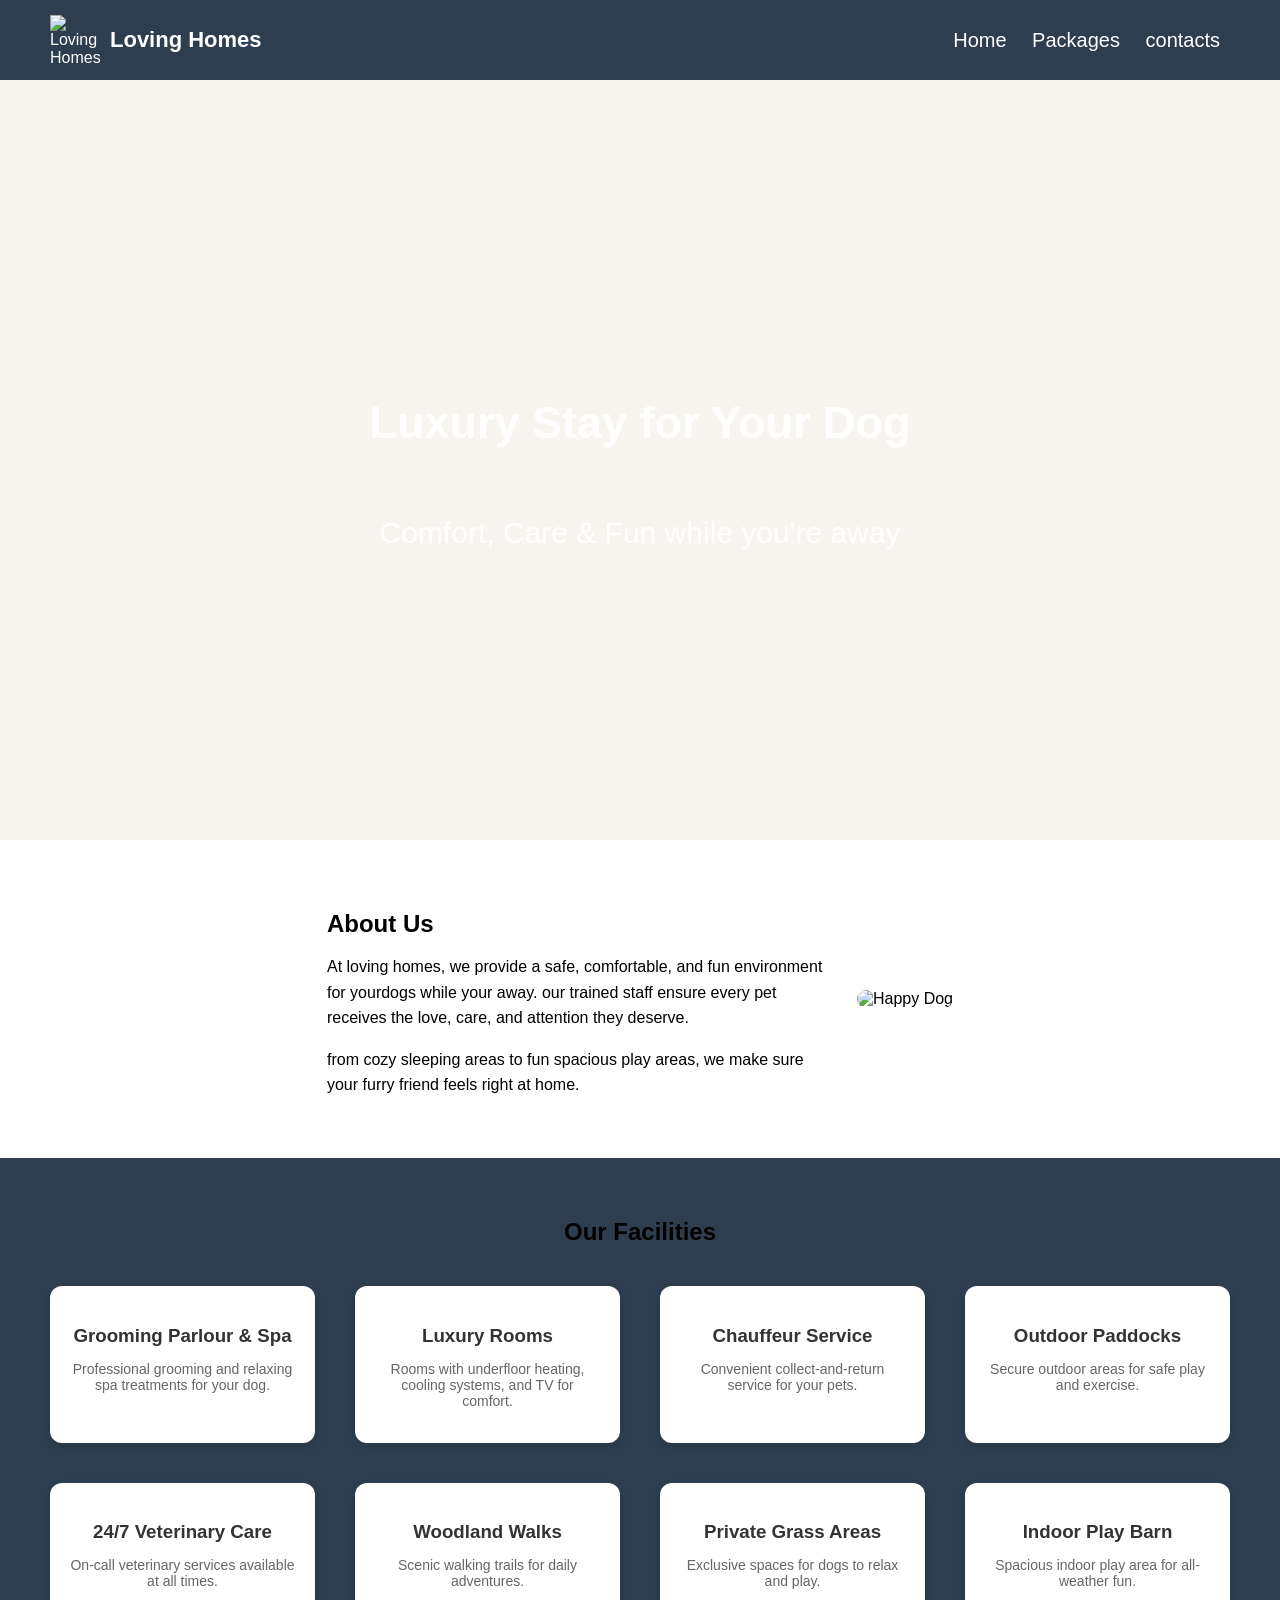
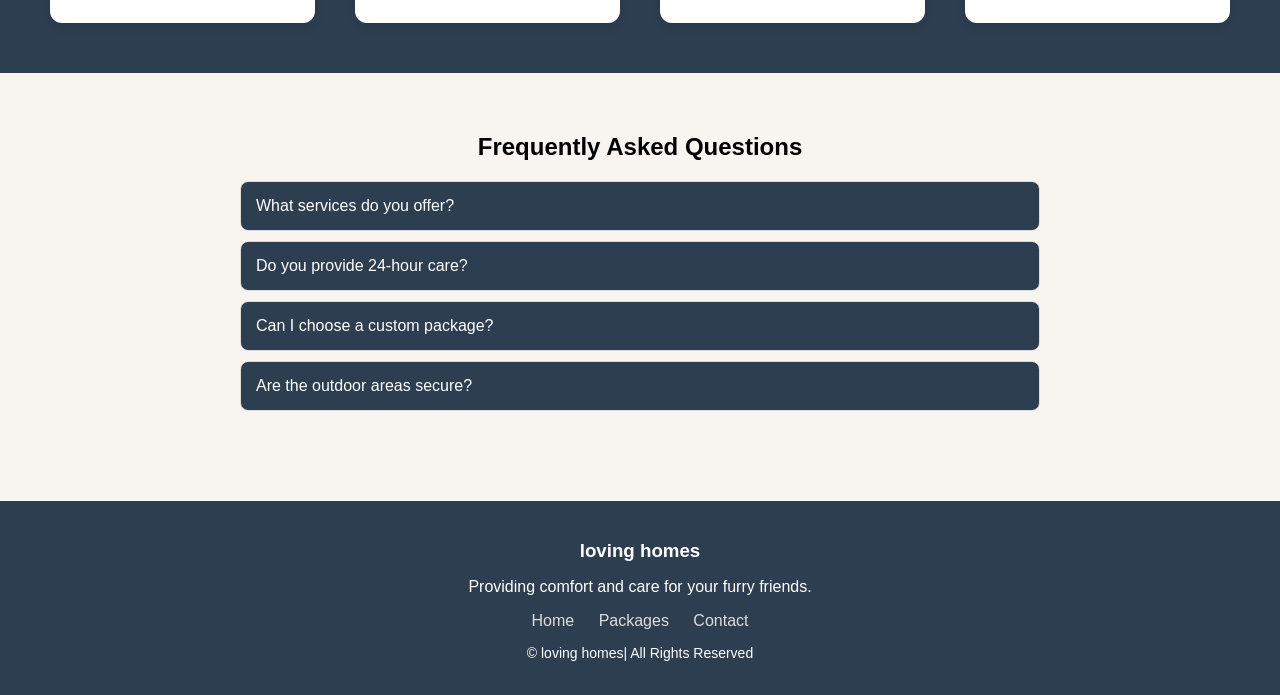
==== index.html @ bfdd6490 "Add files via upload" ====
<!DOCTYPE html>
<html lang="en">
<head>
  <meta charset="UTF-8">
  <title>loving homes</title>
  <link rel="stylesheet" href="style.css">
</head>

<body>

<header>
    <div class="logo">
    <img src="dogpics/Rocky trail pet services Now includes dog walking_  Pay per walk or purchase a package and save $$$!!.jfif" alt="Loving Homes Logo">
    <p>Loving Homes</p>
  </div>

  <nav>
    <a href="index.html">Home</a>
    <a href="packages.html">Packages</a>
    <a href="contacts.html">contacts</a>
  </nav>
</header>

<section class="homeimage">
  <h2>Luxury Stay for Your Dog</h2>
  <p>Comfort, Care & Fun while you're away</p>

</section>

<main>

    <section class="about">
  <div class="about-content">
    
    <div class="about-text">
      <h2>About Us</h2>
      <p>
        At loving homes, we provide a safe, comfortable, and fun environment
        for yourdogs while your away. our trained staff ensure every pet  
        receives the love, care, and attention they deserve.
      </p>
      <p>
        from cozy sleeping areas to fun spacious play areas, we make sure your 
        furry friend feels right at home.
      </p>
    </div>

    <div class="about-image">
      <img src="dogpics/cozy dog.jfif" alt="Happy Dog">
    </div>

  </div>
</section>


<section class="facilities">
    <h1>Our Facilities</h1>

    <div class="card-container">

        <div class="card">
            <h3>Grooming Parlour & Spa</h3>
            <p>Professional grooming and relaxing spa treatments for your dog.</p>
        </div>

        <div class="card">
            <h3>Luxury Rooms</h3>
            <p>Rooms with underfloor heating, cooling systems, and TV for comfort.</p>
        </div>

        <div class="card">
            <h3>Chauffeur Service</h3>
            <p>Convenient collect-and-return service for your pets.</p>
        </div>

        <div class="card">
            <h3>Outdoor Paddocks</h3>
            <p>Secure outdoor areas for safe play and exercise.</p>
        </div>

        <div class="card">
            <h3>24/7 Veterinary Care</h3>
            <p>On-call veterinary services available at all times.</p>
        </div>

        <div class="card">
            <h3>Woodland Walks</h3>
            <p>Scenic walking trails for daily adventures.</p>
        </div>

        <div class="card">
            <h3>Private Grass Areas</h3>
            <p>Exclusive spaces for dogs to relax and play.</p>
        </div>

        <div class="card">
            <h3>Indoor Play Barn</h3>
            <p>Spacious indoor play area for all-weather fun.</p>
        </div>
    </div>
</section>

<section class="faq">
    <h1>Frequently Asked Questions</h1>

    <div class="faq-item">
        <button class="faq-question">What services do you offer?</button>
        <div class="faq-answer">
            <p>We offer grooming, luxury rooms, outdoor play areas, veterinary care, and more.</p>
        </div>
    </div>

    <div class="faq-item">
        <button class="faq-question">Do you provide 24-hour care?</button>
        <div class="faq-answer">
            <p>Yes, we have 24-hour on-call veterinary services and staff supervision.</p>
        </div>
    </div>

    <div class="faq-item">
        <button class="faq-question">Can I choose a custom package?</button>
        <div class="faq-answer">
            <p>Yes, custom packages are available based on your dog's needs.</p>
        </div>
    </div>

    </div>

    <div class="faq-item">
        <button class="faq-question">Are the outdoor areas secure?</button>
        <div class="faq-answer">
            <p>All outdoor  areas are fully secure and monitored for safety.</p>
        </div>
    </div>

</section>

    </main>

    <footer>
  <div class="footer-content">
    <h3> loving homes</h3>
    <p>Providing comfort and care for your furry friends.</p>

    <div class="footer-links">
      <a href="index.html">Home</a>
      <a href="packages.html">Packages</a> 
      <a href="contacts.html">Contact</a>
    </div>

    <p class="footer-copy">© loving homes| All Rights Reserved</p>
  </div>
</footer>


   <script src="script.js"></script>
</body>
</html>
---- style.css ----
body {
  margin: 0;
  font-family: Arial, Helvetica, sans-serif;
}


header>p,nav{
font-size:20px 
}

header {
  display: flex;
  justify-content: space-between;
  padding: 15px 50px;
  background: #2c3e50;
  color: white;
  position: sticky;
  top: 0;
  z-index: 1000;
  align-items: center;
}

.logo{
    display: flex;
    align-items: center;
    gap: 10px; 
}

.logo img{
    width: 50px;
    height: 50px;
    object-fit: cover
}

.logo p{
    margin: 0;
    font-size: 22px;
    font-weight: bold;
}

nav a {
  margin: 0 10px;
  color: white;
  text-decoration: none;
}

.homeimage{
  height: 80vh;
  background: url('dogpics/dog.jfif') center/cover;
  background-repeat: no-repeat;
  font-size: 30px;
  color: white;
  display: flex;
  flex-direction: column;
  justify-content: center;
  align-items: center;
  padding-top: 30px;
  padding-bottom: 10px;

}

.about {
  padding: 50px 20px;
 background-color: white;
}

.about-content {
  display: flex;
  align-items: center;
  justify-content: center;
  gap: 30px;
  flex-wrap: wrap;
}

.about-text {
  max-width: 500px;
}

.about-text h2 {
  margin-bottom: 15px;
}

.about-text p {
  margin-bottom: 10px;
  line-height: 1.6;
}

.about-image img {
  width: 300px;
  border-radius: 12px;
}

.facilities, .packages, .contact {
  padding: 20px;
  text-align: center;
}

.card {
  padding: 20px;
  margin: 10px;
  display: inline-block;
  border-radius: 10px;
  box-shadow: 0 0 10px rgba(0,0,0,0.1);
}

button {
  padding: 10px;
  background: #27ae60;
  color: white;
  border: none;
  cursor: pointer;
}



.contact-form {
  max-width: 450px;
  margin: 30px auto;
  padding: 20px;
  border: 2px solid #ddd;
  border-radius: 12px;
  background: white;
  box-shadow: 0 4px 10px rgba(0,0,0,0.1);
  display: flex;
  flex-direction: column;
}

.contact-form input,
.contact-form textarea {
  margin: 10px 0;
  padding: 12px;
  border-radius: 6px;
  border: 1px solid #ccc;
  font-size: 14px;
}

.contact-form textarea {
  height: 120px;
}

.contact-form button {
  margin-top: 10px;
  background: #27ae60;
  color: white;
  padding: 12px;
  border: none;
  border-radius: 6px;
  cursor: pointer;
  font-size: 16px;
}

.contact-form button:hover {
  background: #219150;
}

footer {
  background: #2c3e50;
  color: white;
  text-align: center;
  padding: 20px 10px;
  margin-top: 40px;
}

.footer-content h3 {
  margin-bottom: 10px;
}

.footer-links {
  margin: 15px 0;
}

.footer-links a {
  color: #ddd;
  margin: 0 10px;
  text-decoration: none;
}

.footer-links a:hover {
  color: #27ae60;
}

.footer-copy {
  font-size: 14px;
  margin-top: 10px;
}

body {
    font-family: Arial, sans-serif;
    margin: 0;
    background-color: #F8F5F0;
}

.facilities{
    background-color: #2c3e50;
}
.facilities {
    padding: 40px;
    text-align: center;
}

.facilities h1 {
    margin-bottom: 30px;
}

.card-container {
    display: grid;
    grid-template-columns: repeat(auto-fit, minmax(250px, 1fr));
    gap: 20px;
}

.card {
    background: white;
    padding: 20px;
    border-radius: 12px;
    box-shadow: 0 4px 10px rgba(0,0,0,0.1);
    transition: transform 0.3s, box-shadow 0.3s;
}

.card h3 {
    margin-bottom: 10px;
    color: #333;
}

.card p {
    color: #666;
    font-size: 14px;
}

.card:hover {
    transform: translateY(-5px);
    box-shadow: 0 8px 20px rgba(0,0,0,0.2);
}
.faq {
    padding: 40px;
    max-width: 800px;
    margin: auto;
}

.faq h1 {
    text-align: center;
    margin-bottom: 20px;
}

.faq-item {
    margin-bottom: 10px;
    border-radius: 8px;
    overflow: hidden;
    border: 1px solid #ddd;
}

.faq-question {
    width: 100%;
    padding: 15px;
    text-align: left;
    background: #2c3e50;
    color: white;
    border: none;
    cursor: pointer;
    font-size: 16px;
}

.faq-answer {
    display: none;
    padding: 15px;
    background: #2c3e50;
    color: white;
}
.packages {
    padding: 50px;
    background-color: #f5f5f5;
    text-align: center;
}
.package-card img{
    width: 100%;
    height: 200px;
    object-fit: cover;
    border-radius: 10px 10px 0 0;
    margin-bottom: 15px;
}

.package-container {
    display: grid;
    grid-template-columns: repeat(auto-fit, minmax(250px, 1fr));
    gap: 25px;
    margin-top: 30px;
}

.package-card {
    background: white;
    padding: 25px;
    border-radius: 15px;
    box-shadow: 0 5px 15px rgba(0,0,0,0.1);
    transition: 0.3s;
}

.package-card h3 {
    margin-bottom: 10px;
}

.package-card ul {
    list-style: none;
    padding: 0;
    margin-bottom: 20px;
}

.package-card ul li {
    margin: 8px 0;
    color: #555;
}

.package-card button {
    padding: 10px 15px;
    border: none;
    background: #2c3e50;
    color: white;
    border-radius: 8px;
    cursor: pointer;
}

.package-card:hover {
    transform: translateY(-5px);
}


.custom {
    background: #007BFF;
    color: white;
}

.custom .price,
.custom ul li {
    color: white;
}

.custom button {
    background: white;
    color: #007BFF;
}
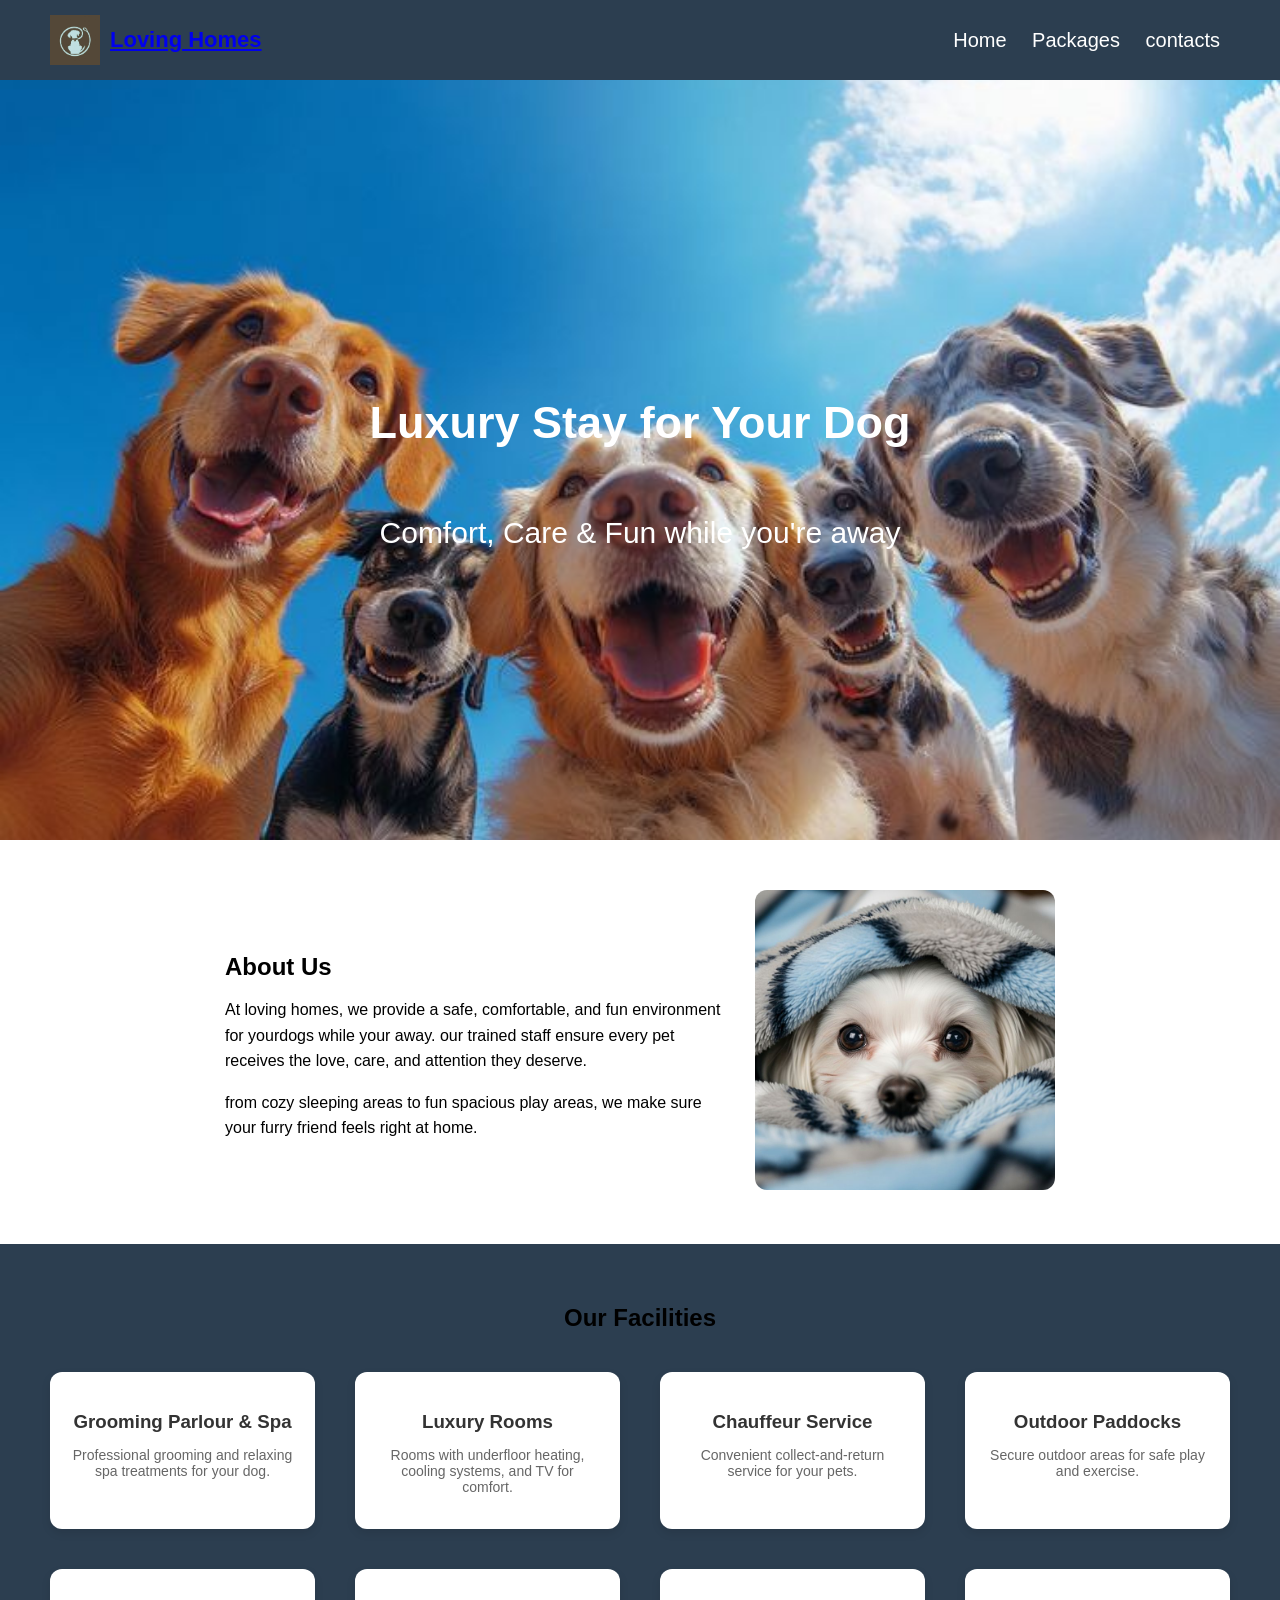
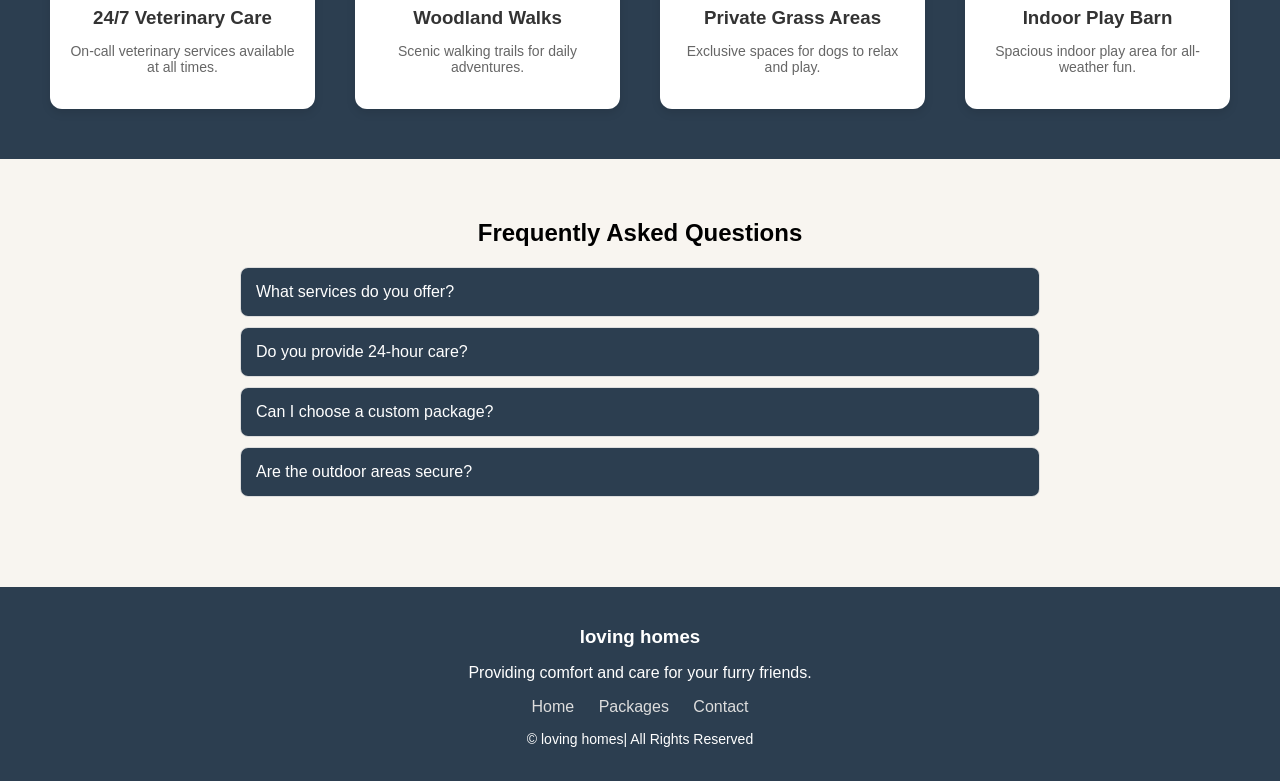
==== commit 22f952fb: "Update index.html" ====
--- a/index.html
+++ b/index.html
@@ -9,10 +9,10 @@
 <body>
 
 <header>
-    <div class="logo">
+    <a href="index.html" class="logo">
     <img src="dogpics/Rocky trail pet services Now includes dog walking_  Pay per walk or purchase a package and save $$$!!.jfif" alt="Loving Homes Logo">
     <p>Loving Homes</p>
-  </div>
+</a>
 
   <nav>
     <a href="index.html">Home</a>
@@ -155,4 +155,4 @@
 
    <script src="script.js"></script>
 </body>
-</html>+</html>
--- a/style.css
+++ b/style.css
@@ -55,8 +55,7 @@
   justify-content: center;
   align-items: center;
   padding-top: 30px;
-  padding-bottom: 10px;
-
+  padding-bottom: 10px
 }
 
 .about {
